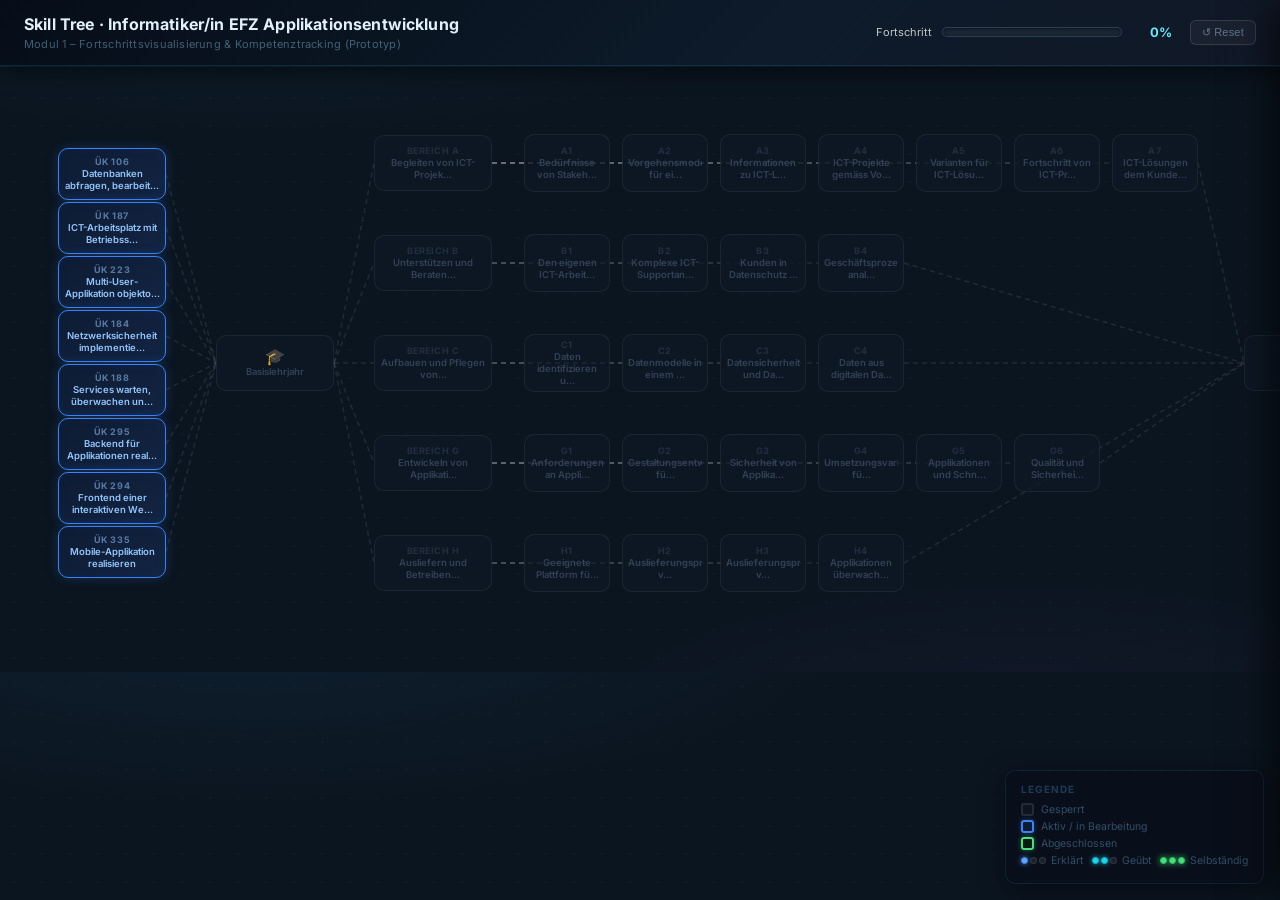
==== M1/M1_SkillTree.html @ c9897d02 "finish M1; add index page; add stubs for other modules Co-authored-by: Copilot <copilot@github.com>" ====
<!DOCTYPE html>
<html lang="de">
<head>
<meta charset="UTF-8">
<meta name="viewport" content="width=device-width, initial-scale=1.0">
<title>Skill Tree – Informatiker/in EFZ Applikationsentwicklung</title>
<link rel="stylesheet" href="M1_SkillTree.css">
</head>
<body>

<div id="hdr">
  <div>
    <h1>Skill Tree · Informatiker/in EFZ Applikationsentwicklung</h1>
    <div class="sub">Modul 1 – Fortschrittsvisualisierung &amp; Kompetenztracking (Prototyp)</div>
  </div>
  <div id="prog-wrap">
    <span style="font-size:11px;opacity:.75">Fortschritt</span>
    <div id="prog-bar"><div id="prog-fill"></div></div>
    <span id="prog-lbl">0%</span>
    <button id="btn-reset" onclick="resetState()">↺ Reset</button>
  </div>
</div>

<div id="tree-scroll">
  <div id="tree-canvas">
    <svg id="svg-conn"></svg>
  </div>
</div>

<!-- Detail panel -->
<div id="detail">
  <div id="detail-head">
    <button id="det-close" onclick="closeDetail()">✕</button>
    <div class="did" id="d-id"></div>
    <div class="dtitle" id="d-title"></div>
  </div>
  <div id="detail-body">
    <div id="detail-desc"></div>
    <div class="sec-lbl">Ausbildungsstufe</div>
    <div class="stages">
      <div class="stage-box" id="s1"><div class="si">📖</div>Erklärt</div>
      <div class="stage-box" id="s2"><div class="si">✏️</div>Geübt</div>
      <div class="stage-box" id="s3"><div class="si">⭐</div>Selbständig</div>
    </div>
    <button id="act-btn" onclick="advance()">Als Erklärt markieren</button>
  </div>
</div>

<div id="toast"></div>

<div id="legend">
  <h3>Legende</h3>
  <div class="li"><div class="ld" style="background:rgba(15,25,38,.75);border-color:rgba(255,255,255,.1)"></div>Gesperrt</div>
  <div class="li"><div class="ld" style="background:rgba(14,28,52,.95);border-color:#3b82f6;box-shadow:0 0 5px rgba(59,130,246,.4)"></div>Aktiv / in Bearbeitung</div>
  <div class="li"><div class="ld" style="background:rgba(5,28,18,.95);border-color:#4ade80;box-shadow:0 0 5px rgba(74,222,128,.4)"></div>Abgeschlossen</div>
  <div class="li" style="gap:5px">
    <div class="pip-row">
      <div class="pip s1"></div><div class="pip"></div><div class="pip"></div>
    </div>
    <span>Erklärt</span>
    <div class="pip-row" style="margin-left:4px">
      <div class="pip s2"></div><div class="pip s2"></div><div class="pip"></div>
    </div>
    <span>Geübt</span>
    <div class="pip-row" style="margin-left:4px">
      <div class="pip s3"></div><div class="pip s3"></div><div class="pip s3"></div>
    </div>
    <span>Selbständig</span>
  </div>
</div>

<script>
// ============================================================
// BILDUNGSPLAN DATA
// ============================================================
const BP = {
  ueks: [
    {id:'uek_106',nr:'ÜK 106',bez:'Datenbanken abfragen, bearbeiten und warten'},
    {id:'uek_187',nr:'ÜK 187',bez:'ICT-Arbeitsplatz mit Betriebssystem in Betrieb nehmen'},
    {id:'uek_223',nr:'ÜK 223',bez:'Multi-User-Applikation objektorientiert realisieren'},
    {id:'uek_184',nr:'ÜK 184',bez:'Netzwerksicherheit implementieren'},
    {id:'uek_188',nr:'ÜK 188',bez:'Services warten, überwachen und betreiben'},
    {id:'uek_295',nr:'ÜK 295',bez:'Backend für Applikationen realisieren'},
    {id:'uek_294',nr:'ÜK 294',bez:'Frontend einer interaktiven Webapplikation realisieren'},
    {id:'uek_335',nr:'ÜK 335',bez:'Mobile-Applikation realisieren'},
  ],
  branches: [
    {id:'A', cls:'ba', hkcls:'hk-A',
     bez:'Begleiten von ICT-Projekten',
     hks:[
      {id:'a1',bez:'Bedürfnisse von Stakeholdern abklären und dokumentieren',
       desc:'Informatikerinnen und Informatiker nehmen die Projektziele und Bedürfnisse der Stakeholder auf, dokumentieren diese, analysieren den Systemkontext und überprüfen Anforderungen auf Messbarkeit, Konsistenz und Vollständigkeit.'},
      {id:'a2',bez:'Vorgehensmodell für ein ICT-Projekt bestimmen',
       desc:'Informatikerinnen und Informatiker analysieren die Konditionen des Auftraggebers, wägen plangetriebene und agile Modelle ab und passen das gewählte Modell projektspezifisch an (Process-Tailoring).'},
      {id:'a3',bez:'Informationen zu ICT-Lösungen recherchieren',
       desc:'Informatikerinnen und Informatiker suchen gezielt Informationen, identifizieren verlässliche Quellen, vergleichen Varianten und erstellen ein technisches Proof of Concept (PoC).'},
      {id:'a4',bez:'ICT-Projekte gemäss Vorgehensmodell planen',
       desc:'Informatikerinnen und Informatiker brechen Gesamtaufgaben in kleinere Aktivitäten herunter, schätzen Aufwand und Komplexität ab und priorisieren Aktivitäten zur Erreichung von Zwischenzielen.'},
      {id:'a5',bez:'Varianten für ICT-Lösungen visualisieren und präsentieren',
       desc:'Informatikerinnen und Informatiker identifizieren Zielgruppen, bereiten Lösungsvorschläge visuell auf und präsentieren sie schlüssig und überzeugend (z.B. durch Storytelling).'},
      {id:'a6',bez:'Fortschritt von ICT-Projekten überprüfen und rapportieren',
       desc:'Informatikerinnen und Informatiker überprüfen den Projektfortschritt, konsolidieren Bewertungen, erarbeiten Korrekturmassnahmen und halten den Fortschritt schriftlich fest.'},
      {id:'a7',bez:'ICT-Lösungen dem Kunden übergeben und Projekt abschliessen',
       desc:'Informatikerinnen und Informatiker legen Abnahmekriterien fest, stellen Dokumentation bereit, führen die Abnahme durch und archivieren die Arbeiten nach betriebsspezifischen Vorgaben.'},
     ]},
    {id:'B', cls:'bb', hkcls:'hk-B',
     bez:'Unterstützen und Beraten im ICT-Umfeld',
     hks:[
      {id:'b1',bez:'Den eigenen ICT-Arbeitsplatz einrichten',
       desc:'Informatikerinnen und Informatiker setzen den Computer mit Betriebssystem auf, verbinden ihn mit dem Netzwerk, konfigurieren Sicherheitsmassnahmen und richten den Arbeitsplatz ergonomisch ein.'},
      {id:'b2',bez:'Komplexe ICT-Supportanfragen bearbeiten',
       desc:'Informatikerinnen und Informatiker analysieren komplexe Supportanfragen systematisch, führen mit geeigneten Methoden Lösungen herbei und dokumentieren diese zielgruppengerecht.'},
      {id:'b3',bez:'Kunden in Datenschutz und Datensicherheit beraten',
       desc:'Informatikerinnen und Informatiker klären die Sicherheitssituation beim Kunden, informieren über Gefahren, schlagen Schutzmassnahmen vor und schulen Mitarbeitende in den IT-Richtlinien.'},
      {id:'b4',bez:'Geschäftsprozesse analysieren und dokumentieren',
       desc:'Informatikerinnen und Informatiker identifizieren relevante Prozessinformationen, zerlegen Geschäftsprozesse in Prozessschritte und dokumentieren sie nach anerkannten Beschreibungsstandards grafisch.'},
     ]},
    {id:'C', cls:'bc', hkcls:'hk-C',
     bez:'Aufbauen und Pflegen von digitalen Daten',
     hks:[
      {id:'c1',bez:'Daten identifizieren und Datenmodelle entwickeln',
       desc:'Informatikerinnen und Informatiker sichten Daten aus strukturierten und unstrukturierten Quellen, untersuchen sie auf Eindeutigkeit und normalisieren das Datenmodell.'},
      {id:'c2',bez:'Datenmodelle in einem digitalen Datenspeicher umsetzen',
       desc:'Informatikerinnen und Informatiker wählen einen geeigneten Datenspeicher, implementieren das normalisierte Datenmodell und führen Funktions- und Performancetests sowie Datenmigrationen durch.'},
      {id:'c3',bez:'Datensicherheit und Datenschutz planen und implementieren',
       desc:'Informatikerinnen und Informatiker identifizieren schutzwürdige Daten, erarbeiten ein Datensicherheits- und Rollenkonzept und überprüfen die Wirksamkeit der Schutzmechanismen.'},
      {id:'c4',bez:'Daten aus digitalen Datenspeichern aufbereiten',
       desc:'Informatikerinnen und Informatiker führen explorative Datenanalysen durch, wählen geeignete Darstellungsformen aus und stellen Daten anonymisiert bereit.'},
     ]},
    {id:'G', cls:'bg', hkcls:'hk-G',
     bez:'Entwickeln von Applikationen',
     hks:[
      {id:'g1',bez:'Anforderungen an Applikationen analysieren und dokumentieren',
       desc:'Informatikerinnen und Informatiker halten Kundenbedürfnisse in fachlichen und technischen Anforderungen fest, entwickeln Nutzermodelle anhand von Personas und schätzen Aufwand und Komplexität im Team ab.'},
      {id:'g2',bez:'Gestaltungsentwürfe für Benutzerschnittstellen entwickeln',
       desc:'Informatikerinnen und Informatiker erstellen MockUps und Wireframes, überprüfen technische Machbarkeit (Responsiveness, Barrierefreiheit) und entwickeln anhand von Prototypen funktionale Benutzerschnittstellen.'},
      {id:'g3',bez:'Sicherheit von Applikationen beurteilen und dokumentieren',
       desc:'Informatikerinnen und Informatiker klären sicherheitsrelevante Fragen (z.B. OWASP), leiten Risiken ab, halten Massnahmen fest und passen den Anforderungskatalog entsprechend an.'},
      {id:'g4',bez:'Umsetzungsvarianten für Applikationen konzeptionell ausarbeiten',
       desc:'Informatikerinnen und Informatiker erstellen Nutzwertanalysen, beraten Stakeholder bei der Entscheidungsfindung und erarbeiten ein fachliches und technisches Realisierungskonzept.'},
      {id:'g5',bez:'Applikationen und Schnittstellen implementieren',
       desc:'Informatikerinnen und Informatiker richten Entwicklungsumgebungen ein, programmieren Back-End und Front-End, halten Coderichtlinien ein und verwalten den Code in einem Versionierungssystem.'},
      {id:'g6',bez:'Qualität und Sicherheit von Applikationen überprüfen',
       desc:'Informatikerinnen und Informatiker erstellen Testkonzepte, definieren und implementieren Testfälle, führen Tests durch, werten sie aus und nehmen Korrekturmassnahmen vor.'},
     ]},
    {id:'H', cls:'bh', hkcls:'hk-H',
     bez:'Ausliefern und Betreiben von Applikationen',
     hks:[
      {id:'h1',bez:'Geeignete Plattform für die Auslieferung bestimmen',
       desc:'Informatikerinnen und Informatiker analysieren Anforderungen an den Betrieb, definieren eine geeignete Plattform (Cloud, On-Premise, Hybrid) und wählen geeignete Services und Ressourcen aus.'},
      {id:'h2',bez:'Auslieferungsprozess von Applikationen definieren',
       desc:'Informatikerinnen und Informatiker analysieren Abhängigkeiten, bestimmen Integrations- und Deployment-Praktiken (z.B. CI/CD) sowie eine geeignete Artefakt-Verwaltung.'},
      {id:'h3',bez:'Auslieferungsprozess von Applikationen durchführen',
       desc:'Informatikerinnen und Informatiker richten Services ein, schreiben Automatisierungsskripte, paketieren Applikationen (z.B. Docker) und überprüfen den gesamten Auslieferungsprozess.'},
      {id:'h4',bez:'Applikationen überwachen und Probleme beheben',
       desc:'Informatikerinnen und Informatiker definieren und konfigurieren Monitoring-Tools, analysieren auftretende Probleme strukturiert und setzen vereinbarte Korrekturmassnahmen um.'},
     ]},
  ]
};

// ============================================================
// STATE
// ============================================================
let ST;

function buildFresh() {
  const s = {ueks:{}, hks:{}, misc:{blj:false,ipa:false,efz:false}, milestones:[]};
  BP.ueks.forEach(u => s.ueks[u.id] = false);
  BP.branches.forEach(b => b.hks.forEach(k => s.hks[k.id] = 0)); // 0-3
  return s;
}

function saveST() { /* no persistence – prototype */ }

function resetState() {
  if (!confirm('Fortschritt wirklich zurücksetzen?')) return;
  ST = buildFresh();
  achieved.clear();
  renderAll();
  toast('Fortschritt zurückgesetzt.', false);
}

ST = buildFresh();

// ============================================================
// DERIVED
// ============================================================
const allUEKsDone = () => BP.ueks.every(u => ST.ueks[u.id]);
const bljDone     = () => !!(ST.misc && ST.misc.blj);
const hkUnlocked  = () => bljDone();
const branchDone  = b => b.hks.every(k => ST.hks[k.id] === 3);
const allHKsDone  = () => BP.branches.every(b => branchDone(b));
const ipaUnlocked = () => !!(ST.misc && ST.misc.ipa);
const efzDone     = () => !!(ST.misc && ST.misc.efz);

function totalHKStages() {
  return BP.branches.reduce((s,b) => s + b.hks.reduce((ss,k) => ss + ST.hks[k.id], 0), 0);
}
function totalHKs() { return BP.branches.reduce((s,b) => s + b.hks.length, 0); }
function completedHKs() { return BP.branches.reduce((s,b) => s + b.hks.filter(k => ST.hks[k.id]===3).length, 0); }

function getProgress() {
  const uekPts  = BP.ueks.filter(u => ST.ueks[u.id]).length;
  const hkPts   = totalHKStages();
  const miscPts = (bljDone()?1:0) + (ipaUnlocked()?1:0) + (efzDone()?1:0);
  const total   = BP.ueks.length + totalHKs()*3 + 3;
  return Math.round((uekPts + hkPts + miscPts) / total * 100);
}

// ============================================================
// LAYOUT CONSTANTS
// ============================================================
const UW=108, UH=52;          // UEK node
const BW=118, BH=56;          // BLJ / Branch node
const HW=86,  HH=58;          // HK node
const IW=100, IH=56;          // IPA node
const EW=112, EH=68;          // EFZ node
const HS=HW+12;               // HK horizontal spacing
const MAX_HK=7;               // branch A

// Fixed x-centres
const UX  = 30+UW/2;                         // 84
const BLX = UX+UW/2+50+BW/2;                 // 84+54+50+59 = 247 (≈247)
const BRX = BLX+BW/2+40+BW/2;               // 247+59+40+59 = 405 (≈405)
const HX0 = BRX+BW/2+32+HW/2;               // 405+59+32+43 = 539 (≈539)  ← centre of first HK
const IPX = HX0+(MAX_HK-1)*HS+HW/2+46+IW/2; // after widest row
const EFX = IPX+IW/2+46+EW/2;

const CANVAS_W = EFX+EW/2+32;

// Y positions: 5 branches equally spaced
const BR_GAP = 42;
const BR_H   = HH;
const TOTAL_BR_H = BP.branches.length*BR_H + (BP.branches.length-1)*BR_GAP;
const TOP_PAD = 40;
const brY = BP.branches.map((_,i) => TOP_PAD + i*(BR_H+BR_GAP) + BR_H/2);

// BLJ, IPA, EFZ y = vertical centre of all branches
const MID_Y = (brY[0]+brY[brY.length-1])/2;

// UEK y positions distributed around MID_Y
const UEK_SP = 54;
const uekY = BP.ueks.map((_,i) => MID_Y - (BP.ueks.length-1)*UEK_SP/2 + i*UEK_SP);

const CANVAS_H = Math.max(
  uekY[uekY.length-1]+UH/2,
  brY[brY.length-1]+BR_H/2
) + TOP_PAD;

// ============================================================
// RENDER
// ============================================================
function renderAll() {
  const canvas = document.getElementById('tree-canvas');
  const svg    = document.getElementById('svg-conn');

  canvas.style.width  = CANVAS_W+'px';
  canvas.style.height = CANVAS_H+'px';
  svg.setAttribute('width',  CANVAS_W);
  svg.setAttribute('height', CANVAS_H);

  // Clear
  svg.innerHTML = '<defs><filter id="glow" x="-50%" y="-50%" width="200%" height="200%"><feGaussianBlur stdDeviation="2" result="blur"/><feMerge><feMergeNode in="blur"/><feMergeNode in="SourceGraphic"/></feMerge></filter></defs>';
  canvas.querySelectorAll('.node').forEach(n=>n.remove());

  drawConnections(svg);
  renderUEKs(canvas);
  renderBLJ(canvas);
  renderBranches(canvas);
  renderHKs(canvas);
  renderIPA(canvas);
  renderEFZ(canvas);

  const p = getProgress();
  document.getElementById('prog-fill').style.width = p+'%';
  document.getElementById('prog-lbl').textContent  = p+'%';
}

// ── SVG lines ──────────────────────────────────────────────
function line(svg, x1,y1,x2,y2, done) {
  const el = document.createElementNS('http://www.w3.org/2000/svg','line');
  el.setAttribute('x1',x1); el.setAttribute('y1',y1);
  el.setAttribute('x2',x2); el.setAttribute('y2',y2);
  el.setAttribute('stroke', done ? '#4ade80' : 'rgba(255,255,255,.09)');
  el.setAttribute('stroke-width', done ? '2.5' : '1.5');
  if (!done) el.setAttribute('stroke-dasharray','5 4');
  if (done) el.setAttribute('filter','url(#glow)');
  svg.appendChild(el);
}

function drawConnections(svg) {
  const blu = bljDone();

  // UEKs → BLJ
  BP.ueks.forEach((u,i) => line(svg, UX+UW/2, uekY[i], BLX-BW/2, MID_Y, ST.ueks[u.id]));

  // BLJ → Branches
  BP.branches.forEach((b,i) => line(svg, BLX+BW/2, MID_Y, BRX-BW/2, brY[i], blu));

  // Branch → HKs (fan)
  BP.branches.forEach((b,bi) => {
    b.hks.forEach((k,ki) => {
      const cx = HX0 + ki*HS;
      const done = ST.hks[k.id] > 0 && blu;
      line(svg, BRX+BW/2, brY[bi], cx-HW/2, brY[bi], done);
    });
  });

  // Last HK of each branch → IPA
  BP.branches.forEach((b,bi) => {
    const lastCx = HX0 + (b.hks.length-1)*HS;
    line(svg, lastCx+HW/2, brY[bi], IPX-IW/2, MID_Y, branchDone(b));
  });

  // IPA → EFZ
  line(svg, IPX+IW/2, MID_Y, EFX-EW/2, MID_Y, ipaUnlocked());
}

// ── Node factory ──────────────────────────────────────────
function mkNode(id, cx, cy, w, h, cls, extraCls, onClick) {
  const d = document.createElement('div');
  d.className = 'node '+cls+(extraCls?' '+extraCls:'')+(onClick?' clickable':'');
  d.style.left   = (cx-w/2)+'px';
  d.style.top    = (cy-h/2)+'px';
  d.style.width  = w+'px';
  d.style.height = h+'px';
  d.dataset.id   = id;
  if (onClick) d.addEventListener('click', onClick);
  return d;
}

function addLabel(node, supra, label) {
  if (supra) { const s=document.createElement('div'); s.className='node-supra'; s.textContent=supra; node.appendChild(s); }
  const l=document.createElement('div'); l.className='node-label'; l.textContent=label; node.appendChild(l);
}

function addPips(node, stage) {
  const pd=document.createElement('div'); pd.className='pips';
  for (let i=0;i<3;i++){
    const p=document.createElement('div');
    p.className='pip'+(i<stage?' s'+(i<stage ? Math.min(stage,3) : 0):'');
    // remap: pip 0 uses s1 class if stage>=1, pip 1 uses s2 if stage>=2, pip 2 uses s3 if stage>=3
    p.className = 'pip' + (i<stage ? ' s'+(i+1) : '');
    pd.appendChild(p);
  }
  node.appendChild(pd);
}

// ── Section renderers ──────────────────────────────────────
function renderUEKs(canvas) {
  BP.ueks.forEach((u,i) => {
    const done = ST.ueks[u.id];
    const n = mkNode(u.id, UX, uekY[i], UW, UH, done?'complete':'active', '', ()=>toggleUEK(u.id));
    addLabel(n, u.nr, u.bez.length>32 ? u.bez.slice(0,30)+'…' : u.bez);
    canvas.appendChild(n);
  });
}

function renderBLJ(canvas) {
  const done  = bljDone();
  const ready = allUEKsDone();
  const cls   = done ? 'complete' : (ready ? 'active' : 'locked');
  const n = mkNode('blj', BLX, MID_Y, BW, BH, cls, '', ready ? () => toggleBLJ() : null);
  const ic=document.createElement('div'); ic.className='node-icon'; ic.textContent='🎓'; n.appendChild(ic);
  addLabel(n, null, 'Basislehrjahr');
  canvas.appendChild(n);
}

function renderBranches(canvas) {
  BP.branches.forEach((b,i) => {
    const unlocked = bljDone();
    const done = branchDone(b);
    let cls = 'locked', extra='';
    if (unlocked && done) { cls='complete'; }
    else if (unlocked) { cls='active'; extra=b.cls; }
    const n = mkNode('br_'+b.id, BRX, brY[i], BW, BH, cls, extra);
    addLabel(n, 'Bereich '+b.id, b.bez.length>26 ? b.bez.slice(0,24)+'…' : b.bez);
    canvas.appendChild(n);
  });
}

function renderHKs(canvas) {
  BP.branches.forEach((b,bi) => {
    b.hks.forEach((k,ki) => {
      const unlocked = hkUnlocked();
      const stage    = ST.hks[k.id];
      let cls  = 'locked', extra='';
      if (unlocked) {
        cls   = stage===3 ? 'complete' : stage>0 ? 'partial' : 'active';
        extra = b.hkcls;
      }
      const cx = HX0 + ki*HS;
      const n  = mkNode(k.id, cx, brY[bi], HW, HH, cls, extra, unlocked?()=>openDetail(k.id):null);
      addLabel(n, k.id.toUpperCase(), k.bez.length>24 ? k.bez.slice(0,22)+'…' : k.bez);
      if (unlocked) addPips(n, stage);
      canvas.appendChild(n);
    });
  });
}

function renderIPA(canvas) {
  const done  = ipaUnlocked();
  const ready = allHKsDone();
  const cls   = done ? 'complete' : (ready ? 'active' : 'locked');
  const n = mkNode('ipa', IPX, MID_Y, IW, IH, cls, '', ready ? () => toggleIPA() : null);
  const ic=document.createElement('div'); ic.className='node-icon'; ic.textContent='📋'; n.appendChild(ic);
  addLabel(n, null, 'IPA');
  canvas.appendChild(n);
}

function renderEFZ(canvas) {
  const done  = efzDone();
  const ready = ipaUnlocked();
  const n = mkNode('efz', EFX, MID_Y, EW, EH, 'special'+(ready?'':' locked'), '', ready ? () => toggleEFZ() : null);
  const ic=document.createElement('div'); ic.className='node-icon'; ic.textContent=done?'🏆':(ready?'🔓':'🔒'); n.appendChild(ic);
  addLabel(n, null, 'EFZ');
  canvas.appendChild(n);
}

// ============================================================
// INTERACTIONS
// ============================================================
function toggleUEK(id) {
  ST.ueks[id] = !ST.ueks[id];
  saveST(); checkMilestones(); renderAll();
}

function toggleBLJ() {
  if (!allUEKsDone()) return;
  ST.misc.blj = !ST.misc.blj;
  saveST(); checkMilestones(); renderAll();
}

function toggleIPA() {
  if (!allHKsDone()) return;
  ST.misc.ipa = !ST.misc.ipa;
  saveST(); checkMilestones(); renderAll();
}

function toggleEFZ() {
  if (!ipaUnlocked()) return;
  ST.misc.efz = !ST.misc.efz;
  saveST(); checkMilestones(); renderAll();
}

let selID = null;

function openDetail(id) {
  selID = id;
  const hk = findHK(id);
  if (!hk) return;
  document.getElementById('d-id').textContent    = id.toUpperCase() + ' – Handlungskompetenz';
  document.getElementById('d-title').textContent = hk.bez;
  document.getElementById('detail-desc').textContent = hk.desc;
  refreshPanel();
  document.getElementById('detail').classList.add('open');
}

function closeDetail() {
  document.getElementById('detail').classList.remove('open');
  selID = null;
}

function findHK(id) {
  for (const b of BP.branches) { const k = b.hks.find(h=>h.id===id); if(k) return k; }
  return null;
}

function refreshPanel() {
  if (!selID) return;
  const stage = ST.hks[selID]||0;
  const LABELS = ['Erklärt','Geübt','Selbständig'];
  ['s1','s2','s3'].forEach((sid,i) => {
    const el = document.getElementById(sid);
    el.className = 'stage-box';
    if (i < stage)     el.classList.add('done');
    if (i === stage && stage < 3) el.classList.add('current');
  });
  const btn = document.getElementById('act-btn');
  if (stage < 3) {
    btn.disabled = false;
    btn.textContent = 'Als ' + LABELS[stage] + ' markieren';
  } else {
    btn.disabled = true;
    btn.textContent = '✓ Vollständig abgeschlossen';
  }
}

function advance() {
  if (!selID) return;
  const cur = ST.hks[selID]||0;
  if (cur >= 3) return;
  ST.hks[selID] = cur+1;
  saveST(); checkMilestones(); renderAll(); refreshPanel();
  const L = ['Erklärt','Geübt','Selbständig'];
  toast(selID.toUpperCase()+': Stufe "'+L[ST.hks[selID]-1]+'" erreicht', false);
}

// ============================================================
// MILESTONES (Modul-3 hooks)
// ============================================================
const achieved = new Set((ST.milestones||[]));

function checkMilestones() {
  const fire = (id, lbl, desc) => {
    if (achieved.has(id)) return;
    achieved.add(id);
    ST.milestones = [...achieved];
    console.log('[MILESTONE]', id, desc);
    toast(lbl, true);
  };

  if (allUEKsDone())
    fire('UEK_COMPLETE','🎓 Alle ÜKs abgeschlossen!','Basislehrjahr freigeschaltet.');

  if (bljDone())
    fire('BASISLEHRJAHR_COMPLETE','🎓 Basislehrjahr abgeschlossen!','Alle Kompetenzbereiche zugänglich.');

  BP.branches.forEach(b => {
    if (branchDone(b))
      fire('BRANCH_'+b.id,'⭐ Bereich '+b.id+' abgeschlossen!', b.bez+' vollständig gemeistert.');
  });

  const comp = completedHKs(), tot = totalHKs();
  if (comp >= Math.ceil(tot*0.5))
    fire('HALFWAY','📊 Halbzeit!','50 % aller Handlungskompetenzen selbständig.');
  if (comp >= Math.ceil(tot*0.75))
    fire('ALMOST_DONE','🔥 Fast geschafft!','75 % aller Handlungskompetenzen selbständig.');
  if (ipaUnlocked())
    fire('IPA_UNLOCKED','📋 IPA abgeschlossen!','Bereit für die Abschlussprüfung.');
  if (efzDone())
    fire('EFZ_COMPLETE','🏆 EFZ erreicht! Herzlichen Glückwunsch!','Abschluss erfolgreich.');
}

// ============================================================
// TOAST
// ============================================================
let _tt = null;
function toast(msg, milestone) {
  const t = document.getElementById('toast');
  t.textContent = msg;
  t.className   = 'show'+(milestone?' milestone':'');
  clearTimeout(_tt);
  _tt = setTimeout(()=>t.className='', 3800);
}

// ============================================================
// INIT
// ============================================================
renderAll();
</script>
</body>
</html>
---- M1/M1_SkillTree.css ----
@import url('https://fonts.googleapis.com/css2?family=Inter:wght@400;600;700&display=swap');

*{box-sizing:border-box;margin:0;padding:0}
body{
  font-family:'Inter','Segoe UI',system-ui,sans-serif;
  background:#0b1520;
  color:#c9d8e8;
  overflow-x:hidden;
  background-image:
    radial-gradient(ellipse 80% 50% at 20% -10%, rgba(56,189,248,.07) 0%, transparent 60%),
    radial-gradient(ellipse 60% 40% at 80% 110%, rgba(168,85,247,.05) 0%, transparent 60%),
    radial-gradient(circle, rgba(255,255,255,.025) 1px, transparent 1px);
  background-size:auto, auto, 28px 28px;
}

/* ── Header ── */
#hdr{
  background:linear-gradient(135deg,#060d18 0%,#0d1b2a 60%,#111827 100%);
  color:#fff;
  padding:14px 24px;
  display:flex;align-items:center;justify-content:space-between;
  position:sticky;top:0;z-index:100;
  box-shadow:0 2px 24px rgba(0,0,0,.7), 0 1px 0 rgba(56,189,248,.12);
  border-bottom:1px solid rgba(56,189,248,.15);
}
#hdr h1{font-size:16px;font-weight:700;line-height:1.3;color:#e2f0fa;letter-spacing:.01em}
#hdr .sub{font-size:11px;opacity:.5;margin-top:2px;color:#7baec8;letter-spacing:.02em}
#prog-wrap{display:flex;align-items:center;gap:10px;flex-shrink:0}
#prog-bar{
  width:180px;height:10px;
  background:rgba(255,255,255,.06);
  border-radius:6px;overflow:hidden;
  border:1px solid rgba(56,189,248,.18);
  box-shadow:inset 0 1px 4px rgba(0,0,0,.5);
}
#prog-fill{
  height:100%;
  background:linear-gradient(90deg,#0ea5e9,#38d9a9,#4ade80);
  border-radius:6px;
  transition:width .5s cubic-bezier(.4,0,.2,1);
  width:0%;
  box-shadow:0 0 10px rgba(74,222,128,.45);
}
#prog-lbl{font-size:13px;font-weight:700;min-width:40px;text-align:right;color:#67e8f9}
#btn-reset{
  background:rgba(255,255,255,.04);
  border:1px solid rgba(255,255,255,.12);
  color:#64748b;
  padding:5px 11px;border-radius:6px;cursor:pointer;font-size:11px;margin-left:8px;
  transition:all .2s;letter-spacing:.02em;
}
#btn-reset:hover{background:rgba(255,255,255,.09);color:#cbd5e1;border-color:rgba(255,255,255,.25)}

/* ── Tree scroll area ── */
#tree-scroll{overflow:auto;padding:28px 28px 40px}
#tree-canvas{position:relative}
#tree-canvas svg{position:absolute;top:0;left:0;pointer-events:none}

/* ── Nodes ── */
.node{
  position:absolute;
  border-radius:10px;
  display:flex;flex-direction:column;align-items:center;justify-content:center;
  text-align:center;user-select:none;
  border:1.5px solid transparent;
  transition:transform .16s cubic-bezier(.4,0,.2,1),box-shadow .16s;
  padding:4px 5px;
}
.node.clickable{cursor:pointer}
.node.clickable:hover{transform:scale(1.09);z-index:10}
.node.locked{
  background:rgba(15,25,38,.75);
  border-color:rgba(255,255,255,.06);
  color:#334155;
}
.node.active{
  background:linear-gradient(145deg,rgba(14,28,52,.95),rgba(20,38,70,.9));
  border-color:#3b82f6;
  color:#93c5fd;
  box-shadow:0 0 12px rgba(59,130,246,.22),inset 0 0 14px rgba(59,130,246,.04);
}
.node.clickable.active:hover{box-shadow:0 0 22px rgba(59,130,246,.5),inset 0 0 14px rgba(59,130,246,.08)}
.node.partial{
  background:linear-gradient(145deg,rgba(8,28,52,.95),rgba(12,40,70,.9));
  border-color:#38bdf8;
  color:#7dd3fc;
  box-shadow:0 0 14px rgba(56,189,248,.28),inset 0 0 12px rgba(56,189,248,.06);
}
.node.clickable.partial:hover{box-shadow:0 0 24px rgba(56,189,248,.55)}
.node.complete{
  background:linear-gradient(145deg,rgba(5,28,18,.95),rgba(8,42,24,.9));
  border-color:#4ade80;
  color:#86efac;
  box-shadow:0 0 14px rgba(74,222,128,.28),inset 0 0 12px rgba(74,222,128,.06);
}
.node.clickable.complete:hover{box-shadow:0 0 24px rgba(74,222,128,.55)}
.node.special{
  background:linear-gradient(145deg,rgba(30,20,5,.97),rgba(45,30,5,.95));
  border-color:#f59e0b;
  color:#fcd34d;
  box-shadow:0 0 22px rgba(245,158,11,.38),inset 0 0 18px rgba(245,158,11,.09);
  animation:goldPulse 3s ease-in-out infinite;
}
.node.special.locked{
  background:rgba(15,25,38,.75);
  border-color:rgba(255,255,255,.06);
  color:#334155;
  box-shadow:none;
  animation:none;
}
@keyframes goldPulse{
  0%,100%{box-shadow:0 0 22px rgba(245,158,11,.38),inset 0 0 18px rgba(245,158,11,.09)}
  50%{box-shadow:0 0 32px rgba(245,158,11,.6),inset 0 0 24px rgba(245,158,11,.14)}
}

.node-supra{font-size:9px;opacity:.55;font-weight:700;margin-bottom:1px;letter-spacing:.06em;text-transform:uppercase}
.node-label{font-size:9.5px;font-weight:600;line-height:1.25;overflow:hidden;display:-webkit-box;-webkit-line-clamp:3;-webkit-box-orient:vertical;max-width:100%}
.node-icon{font-size:16px;line-height:1;margin-bottom:2px}

/* Pips (Erklärt / Geübt / Selbständig) */
.pips{display:flex;gap:3px;margin-top:4px}
.pip{width:8px;height:8px;border-radius:50%;background:rgba(255,255,255,.07);border:1.5px solid rgba(255,255,255,.1);flex-shrink:0}
.pip.s1{background:#60a5fa;border-color:#3b82f6;box-shadow:0 0 5px rgba(96,165,250,.7)}
.pip.s2{background:#22d3ee;border-color:#06b6d4;box-shadow:0 0 5px rgba(34,211,238,.7)}
.pip.s3{background:#4ade80;border-color:#22c55e;box-shadow:0 0 6px rgba(74,222,128,.8)}

/* Branch colour accents */
.ba{border-color:#3b82f6!important;background:linear-gradient(145deg,rgba(14,28,52,.95),rgba(20,38,70,.9))!important;color:#93c5fd!important}
.bb{border-color:#06b6d4!important;background:linear-gradient(145deg,rgba(4,26,34,.95),rgba(6,38,50,.9))!important;color:#67e8f9!important}
.bc{border-color:#ef4444!important;background:linear-gradient(145deg,rgba(38,10,10,.95),rgba(52,14,14,.9))!important;color:#fca5a5!important}
.bg{border-color:#a78bfa!important;background:linear-gradient(145deg,rgba(22,10,44,.95),rgba(32,14,60,.9))!important;color:#c4b5fd!important}
.bh{border-color:#fb923c!important;background:linear-gradient(145deg,rgba(38,18,5,.95),rgba(52,26,8,.9))!important;color:#fdba74!important}

/* HK branch tint when partial/active */
.hk-A.active,.hk-A.partial{border-color:#60a5fa!important;background:linear-gradient(145deg,rgba(14,28,52,.95),rgba(20,38,70,.9))!important;color:#93c5fd!important;box-shadow:0 0 12px rgba(96,165,250,.25)!important}
.hk-B.active,.hk-B.partial{border-color:#06b6d4!important;background:linear-gradient(145deg,rgba(4,26,34,.95),rgba(6,38,50,.9))!important;color:#67e8f9!important;box-shadow:0 0 12px rgba(6,182,212,.25)!important}
.hk-C.active,.hk-C.partial{border-color:#f87171!important;background:linear-gradient(145deg,rgba(38,10,10,.95),rgba(52,14,14,.9))!important;color:#fca5a5!important;box-shadow:0 0 12px rgba(248,113,113,.25)!important}
.hk-G.active,.hk-G.partial{border-color:#c084fc!important;background:linear-gradient(145deg,rgba(22,10,44,.95),rgba(32,14,60,.9))!important;color:#c4b5fd!important;box-shadow:0 0 12px rgba(192,132,252,.25)!important}
.hk-H.active,.hk-H.partial{border-color:#fb923c!important;background:linear-gradient(145deg,rgba(38,18,5,.95),rgba(52,26,8,.9))!important;color:#fdba74!important;box-shadow:0 0 12px rgba(251,146,60,.25)!important}

/* ── Detail panel ── */
#detail{
  position:fixed;right:0;top:0;bottom:0;width:340px;
  background:#090f1a;
  box-shadow:-6px 0 40px rgba(0,0,0,.7);
  z-index:200;display:flex;flex-direction:column;
  transform:translateX(100%);transition:transform .28s cubic-bezier(.4,0,.2,1);
  border-left:1px solid rgba(56,189,248,.12);
}
#detail.open{transform:translateX(0)}
#detail-head{
  background:linear-gradient(135deg,#0a1420,#0f1f35);
  color:#fff;padding:18px 18px 16px;flex-shrink:0;
  border-bottom:1px solid rgba(56,189,248,.12);
}
#detail-head .did{font-size:10px;font-weight:700;text-transform:uppercase;letter-spacing:.12em;margin-bottom:5px;color:#38bdf8}
#detail-head .dtitle{font-size:14.5px;font-weight:700;line-height:1.35;color:#e2f0fa}
#detail-body{flex:1;overflow-y:auto;padding:18px;scrollbar-width:thin;scrollbar-color:#1e3a5f transparent}
#detail-desc{font-size:12.5px;color:#6b8499;line-height:1.7;margin-bottom:20px}
.sec-lbl{font-size:10px;font-weight:700;text-transform:uppercase;color:#2a4a62;letter-spacing:.1em;margin-bottom:8px}
.stages{display:flex;gap:8px;margin-bottom:18px}
.stage-box{
  flex:1;border:1.5px solid rgba(255,255,255,.07);border-radius:10px;
  padding:10px 6px;text-align:center;font-size:11px;font-weight:600;
  color:#2a4a62;background:rgba(255,255,255,.03);transition:all .22s;
}
.stage-box .si{font-size:18px;margin-bottom:4px}
.stage-box.done{
  border-color:#4ade80;color:#86efac;
  background:rgba(74,222,128,.07);
  box-shadow:0 0 10px rgba(74,222,128,.18);
}
.stage-box.current{
  border-color:#38bdf8;color:#7dd3fc;
  background:rgba(56,189,248,.07);
  box-shadow:0 0 10px rgba(56,189,248,.2),0 0 0 3px rgba(56,189,248,.08);
}
#act-btn{
  width:100%;padding:13px;
  background:linear-gradient(135deg,#1d4ed8,#2563eb);
  color:#fff;border:none;border-radius:9px;font-size:13.5px;font-weight:700;
  cursor:pointer;transition:all .22s;
  box-shadow:0 4px 16px rgba(37,99,235,.35),0 1px 0 rgba(255,255,255,.08) inset;
  letter-spacing:.02em;
}
#act-btn:hover:not(:disabled){
  background:linear-gradient(135deg,#1e40af,#1d4ed8);
  box-shadow:0 6px 24px rgba(37,99,235,.55);
  transform:translateY(-1px);
}
#act-btn:disabled{
  background:rgba(255,255,255,.04);color:#2a4a62;cursor:default;
  box-shadow:none;border:1px solid rgba(255,255,255,.06);transform:none;
}
#det-close{
  position:absolute;top:13px;right:14px;
  background:rgba(255,255,255,.06);border:1px solid rgba(255,255,255,.12);
  color:#4a6580;border-radius:5px;padding:3px 8px;cursor:pointer;font-size:12px;
  transition:all .2s;
}
#det-close:hover{background:rgba(255,255,255,.12);color:#94a3b8}

/* ── Toast ── */
#toast{
  position:fixed;bottom:22px;left:50%;
  transform:translateX(-50%) translateY(72px);
  background:linear-gradient(135deg,#0a1e35,#0f2a4a);
  color:#7dd3fc;
  padding:11px 24px;border-radius:10px;
  font-size:12.5px;font-weight:700;
  transition:transform .3s cubic-bezier(.34,1.56,.64,1);
  z-index:300;pointer-events:none;white-space:nowrap;
  border:1px solid rgba(56,189,248,.25);
  box-shadow:0 6px 28px rgba(0,0,0,.6),0 0 18px rgba(56,189,248,.12);
  letter-spacing:.02em;
}
#toast.show{transform:translateX(-50%) translateY(0)}
#toast.milestone{
  background:linear-gradient(135deg,#14052a,#220a48);
  color:#d8b4fe;
  border-color:rgba(168,85,247,.35);
  box-shadow:0 6px 28px rgba(0,0,0,.6),0 0 24px rgba(168,85,247,.25);
}

/* ── Legend ── */
#legend{
  position:fixed;bottom:16px;right:16px;
  background:rgba(9,15,26,.9);
  border:1px solid rgba(56,189,248,.12);
  border-radius:10px;padding:12px 15px;
  box-shadow:0 6px 24px rgba(0,0,0,.5);
  font-size:10.5px;z-index:50;
  backdrop-filter:blur(8px);
}
#legend h3{font-size:10px;font-weight:700;text-transform:uppercase;letter-spacing:.1em;color:#1e3a56;margin-bottom:8px}
.li{display:flex;align-items:center;gap:7px;margin-bottom:4px;color:#334f68}
.ld{width:13px;height:13px;border-radius:3px;border:2px solid;flex-shrink:0}
.pip-row{display:flex;gap:2px;align-items:center}
.pip-row .pip{width:7px;height:7px}
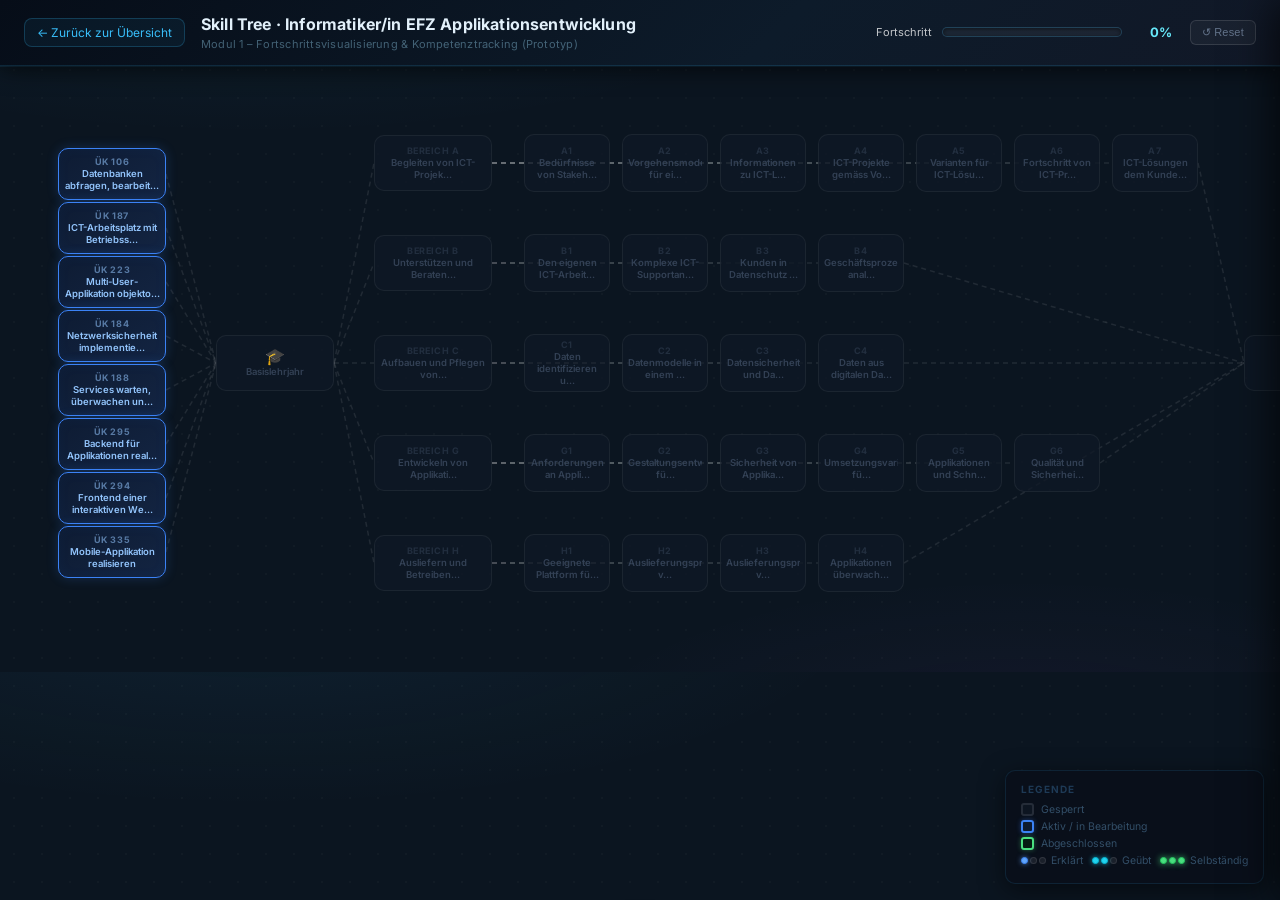
==== commit 9c76fbbf: "add module 4; update module 1" ====
--- a/M1/M1_SkillTree.html
+++ b/M1/M1_SkillTree.html
@@ -9,9 +9,12 @@
 <body>
 
 <div id="hdr">
-  <div>
-    <h1>Skill Tree · Informatiker/in EFZ Applikationsentwicklung</h1>
-    <div class="sub">Modul 1 – Fortschrittsvisualisierung &amp; Kompetenztracking (Prototyp)</div>
+  <div style="display:flex;align-items:center;gap:16px">
+    <a href="../index.html" class="back-link">&#8592; Zurück zur Übersicht</a>
+    <div>
+      <h1>Skill Tree · Informatiker/in EFZ Applikationsentwicklung</h1>
+      <div class="sub">Modul 1 – Fortschrittsvisualisierung &amp; Kompetenztracking (Prototyp)</div>
+    </div>
   </div>
   <div id="prog-wrap">
     <span style="font-size:11px;opacity:.75">Fortschritt</span>
--- a/M1/M1_SkillTree.css
+++ b/M1/M1_SkillTree.css
@@ -50,6 +50,8 @@
   transition:all .2s;letter-spacing:.02em;
 }
 #btn-reset:hover{background:rgba(255,255,255,.09);color:#cbd5e1;border-color:rgba(255,255,255,.25)}
+.back-link{font-size:12px;color:#38bdf8;text-decoration:none;display:flex;align-items:center;gap:6px;padding:6px 12px;border:1px solid rgba(56,189,248,.22);border-radius:8px;background:rgba(56,189,248,.06);transition:background .2s,border-color .2s;flex-shrink:0;white-space:nowrap}
+.back-link:hover{background:rgba(56,189,248,.13);border-color:rgba(56,189,248,.42)}
 
 /* ── Tree scroll area ── */
 #tree-scroll{overflow:auto;padding:28px 28px 40px}
